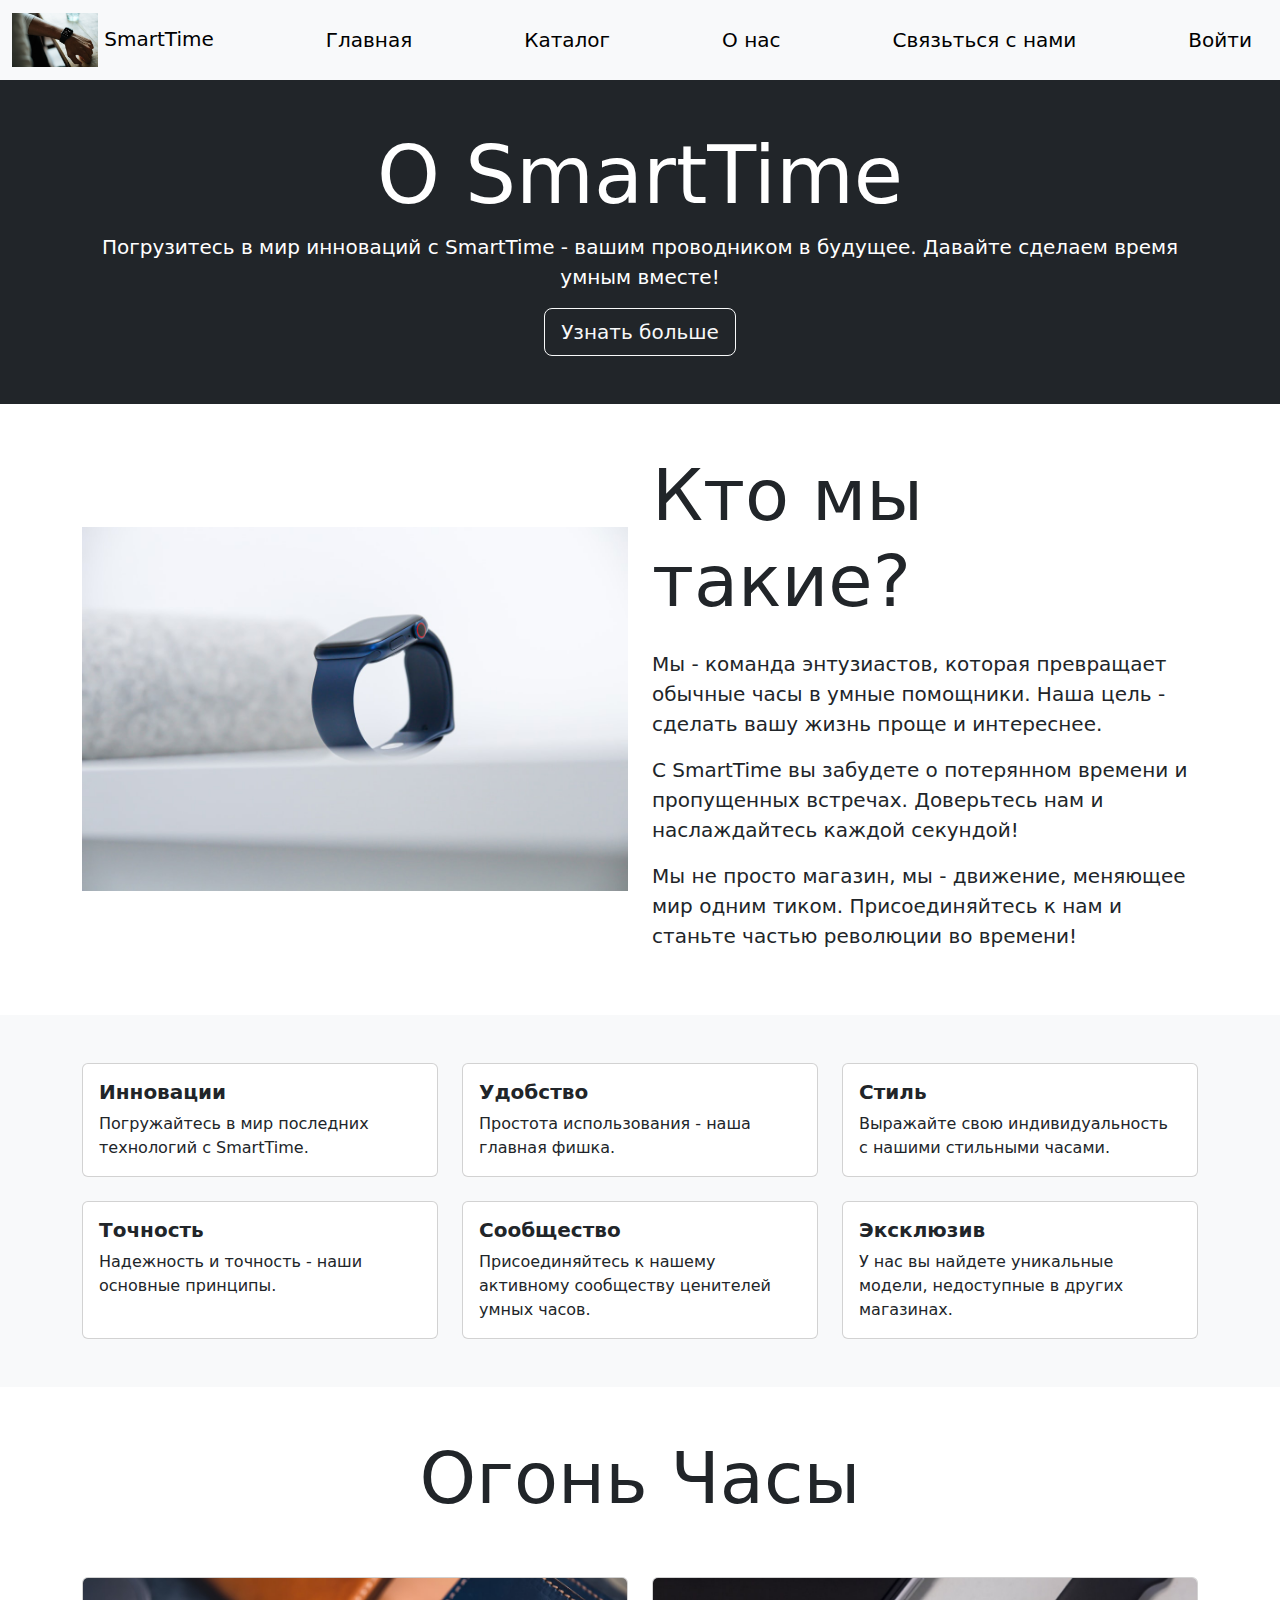
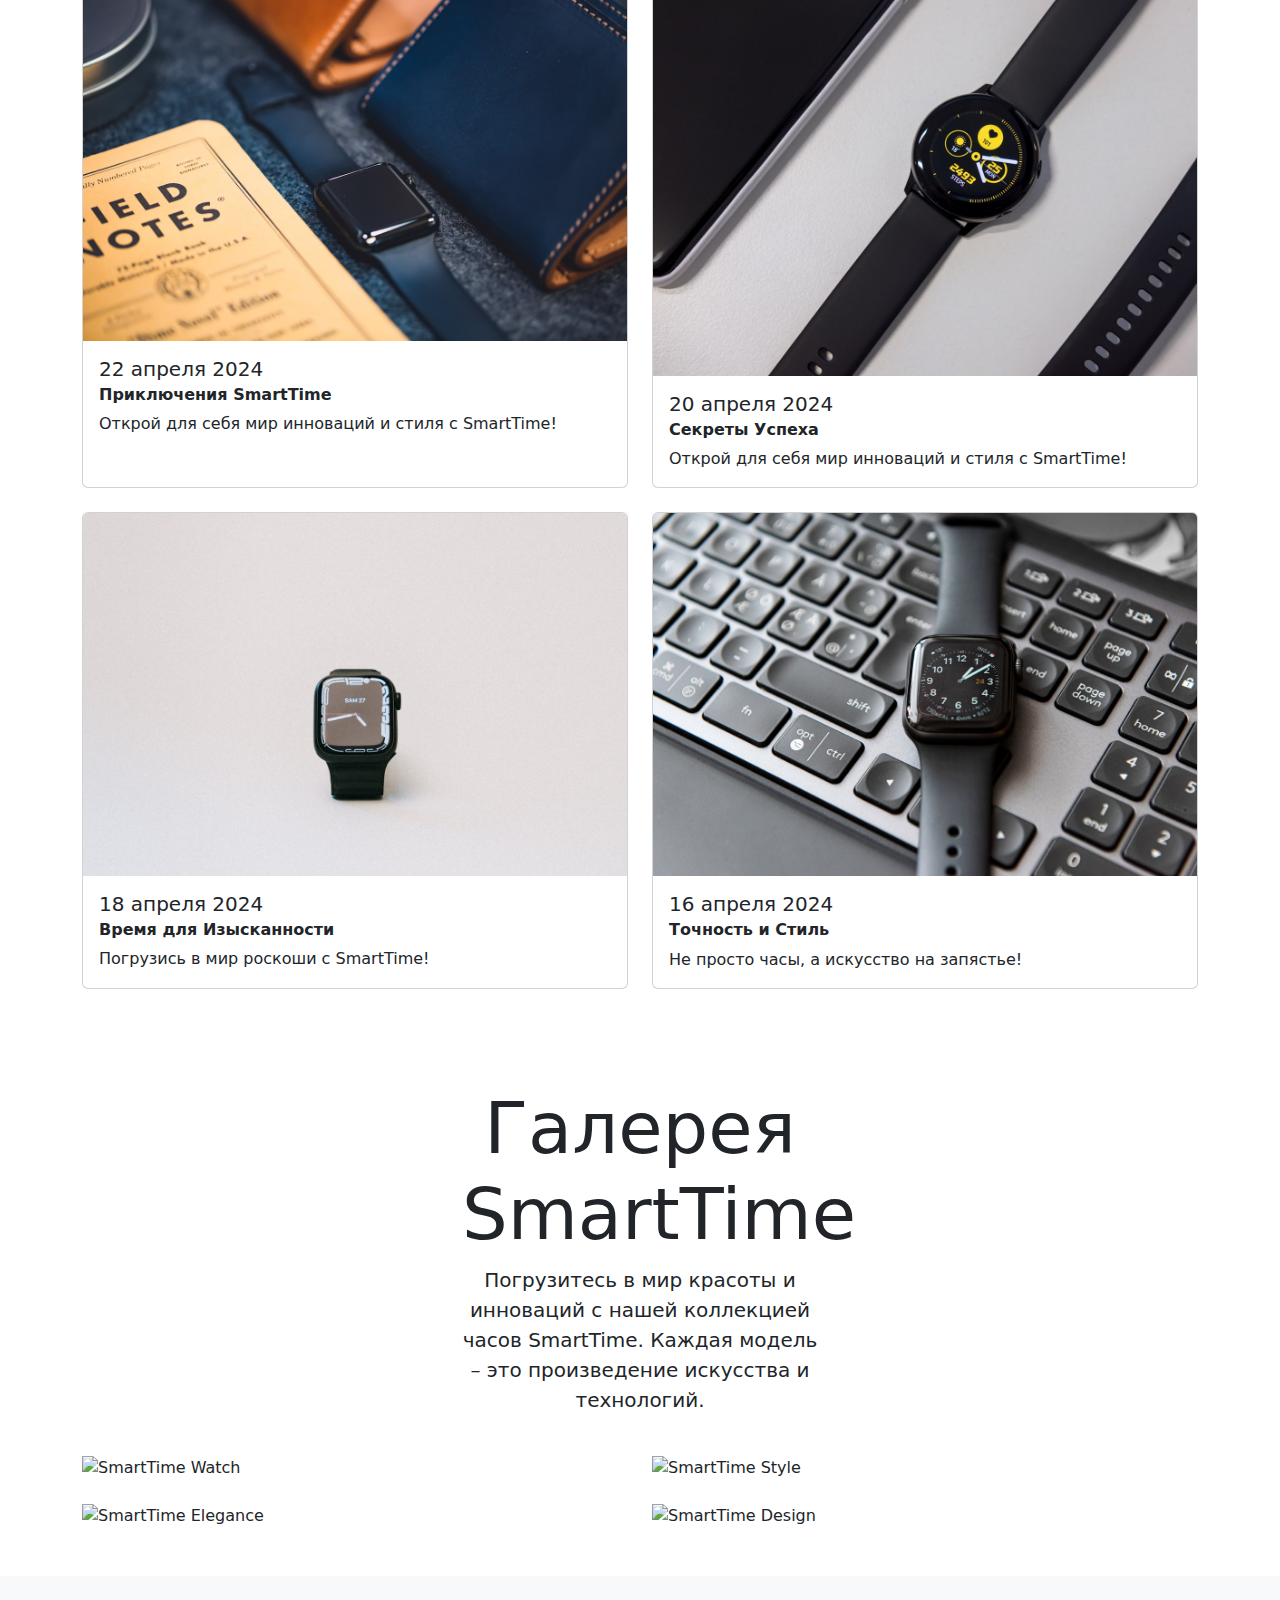
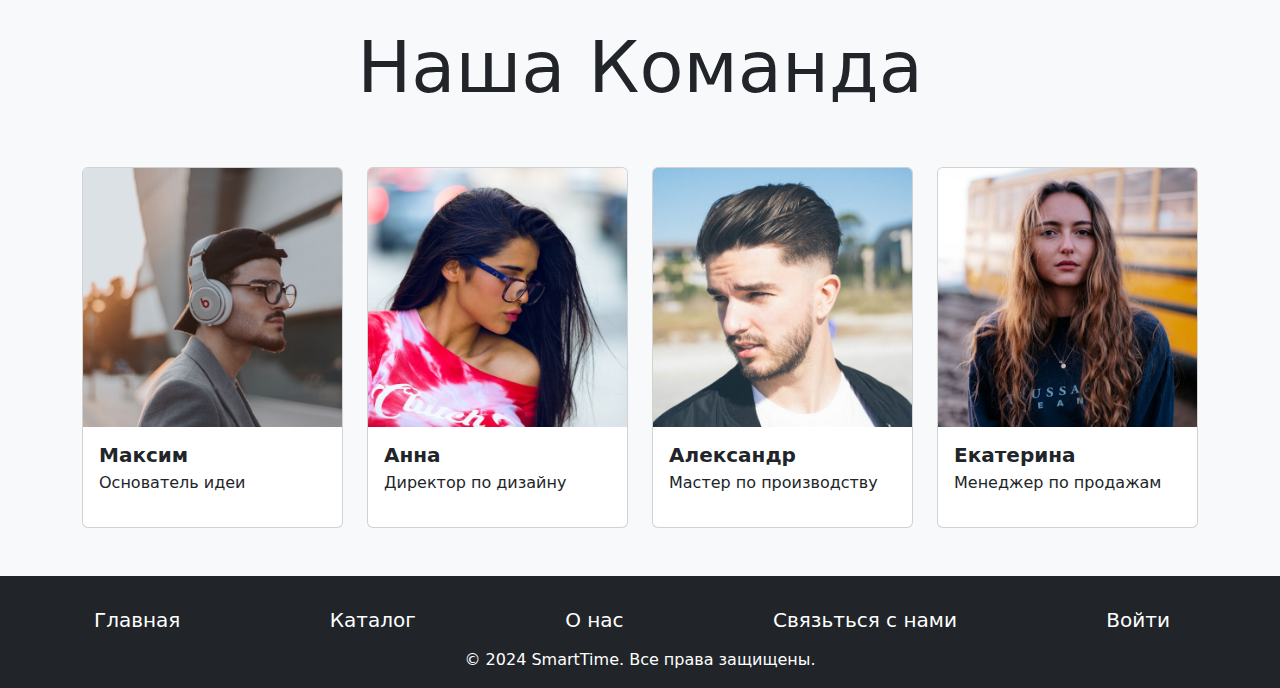
==== about_us.html @ 34c618f7 "Add files via upload" ====
<!DOCTYPE html>
<html>

<head>
    <!-- Site made with Mobirise Online Website Builder v5.9.13, https://a.mobirise.com -->
    <meta charset="UTF-8">
    <meta http-equiv="X-UA-Compatible" content="IE=edge">
    <meta name="generator" content="Mobirise v5.9.13, a.mobirise.com">
    <meta name="viewport" content="width=device-width, initial-scale=1, minimum-scale=1">
    <link href="https://cdn.jsdelivr.net/npm/bootstrap@5.3.3/dist/css/bootstrap.min.css" rel="stylesheet"
        integrity="sha384-QWTKZyjpPEjISv5WaRU9OFeRpok6YctnYmDr5pNlyT2bRjXh0JMhjY6hW+ALEwIH" crossorigin="anonymous">
    <title>О нас</title>


</head>

<body>

    <nav class="navbar bg-body-tertiary">
        <div class="container-fluid">
            <a class="navbar-brand" href="index.html">
                <img src="img/logo.jpeg" alt="Logo" width="86" height="54" class="d-inline-block align-text-center">
                SmartTime
            </a>
            <a class="navbar-brand" href="index.html">Главная</a>
            <a class="navbar-brand" href="catalog.html">Каталог</a>
            <a class="navbar-brand" href="about_us.html">О нас</a>
            <a class="navbar-brand" href="team.html">Связьться с нами</a>
            <a class="navbar-brand" href="reviews.html">Войти</a>
        </div>
    </nav>

    <section class="p-5 text-center text-white bg-dark">
        <div class="container">
            <h1 class="display-1"><strong>О SmartTime</strong></h1>
            <p class="lead">Погрузитесь в мир инноваций с SmartTime - вашим проводником в будущее. Давайте сделаем время
                умным вместе!</p>
            <a href="#" class="btn btn-outline-light btn-lg">Узнать больше</a>
        </div>
    </section>


    <section class="py-5">
        <div class="container">
            <div class="row justify-content-center align-items-center">
                <div class="col-lg-6 mb-4 mb-lg-0">
                    <img src="img/2.2.jpeg" class="img-fluid" alt="About SmartTime">
                </div>
                <div class="col-lg-6">
                    <h2 class="mb-4 display-2"><strong>Кто мы такие?</strong></h2>
                    <p class="lead">Мы - команда энтузиастов, которая превращает обычные часы в умные помощники. Наша
                        цель - сделать вашу жизнь проще и интереснее.</p>
                    <p class="lead">С SmartTime вы забудете о потерянном времени и пропущенных встречах. Доверьтесь нам
                        и наслаждайтесь каждой секундой!</p>
                    <p class="lead">Мы не просто магазин, мы - движение, меняющее мир одним тиком. Присоединяйтесь к нам
                        и станьте частью революции во времени!</p>
                </div>
            </div>
        </div>
    </section>
    <section class="py-5 bg-light">
        <div class="container">
            <div class="row row-cols-1 row-cols-md-2 row-cols-lg-3 g-4">
                <div class="col">
                    <div class="card h-100">
                        <div class="card-body">
                            <h5 class="card-title"><strong>Инновации</strong></h5>
                            <p class="card-text">Погружайтесь в мир последних технологий с SmartTime.</p>
                        </div>
                    </div>
                </div>
                <div class="col">
                    <div class="card h-100">
                        <div class="card-body">
                            <h5 class="card-title"><strong>Удобство</strong></h5>
                            <p class="card-text">Простота использования - наша главная фишка.</p>
                        </div>
                    </div>
                </div>
                <div class="col">
                    <div class="card h-100">
                        <div class="card-body">
                            <h5 class="card-title"><strong>Стиль</strong></h5>
                            <p class="card-text">Выражайте свою индивидуальность с нашими стильными часами.</p>
                        </div>
                    </div>
                </div>
                <div class="col">
                    <div class="card h-100">
                        <div class="card-body">
                            <h5 class="card-title"><strong>Точность</strong></h5>
                            <p class="card-text">Надежность и точность - наши основные принципы.</p>
                        </div>
                    </div>
                </div>
                <div class="col">
                    <div class="card h-100">
                        <div class="card-body">
                            <h5 class="card-title"><strong>Сообщество</strong></h5>
                            <p class="card-text">Присоединяйтесь к нашему активному сообществу ценителей умных часов.
                            </p>
                        </div>
                    </div>
                </div>
                <div class="col">
                    <div class="card h-100">
                        <div class="card-body">
                            <h5 class="card-title"><strong>Эксклюзив</strong></h5>
                            <p class="card-text">У нас вы найдете уникальные модели, недоступные в других магазинах.</p>
                        </div>
                    </div>
                </div>
            </div>
        </div>
    </section>

    <section class="py-5">
        <div class="container">
            <div class="row justify-content-center mb-5">
                <div class="col-12 text-center">
                    <h2 class="display-2"><strong>Огонь Часы</strong></h2>
                </div>
            </div>
            <div class="row g-4">
                <div class="col-md-6 col-lg-6">
                    <div class="card h-100">
                        <img src="img/6.1.jpeg" class="card-img-top"
                            alt="Adventure SmartTime">
                        <div class="card-body">
                            <h5 class="card-title">22 апреля 2024</h5>
                            <h6 class="card-subtitle mb-2"><strong>Приключения SmartTime</strong></h6>
                            <p class="card-text">Открой для себя мир инноваций и стиля с SmartTime!</p>
                        </div>
                    </div>
                </div>
                <div class="col-md-6 col-lg-6">
                    <div class="card h-100">
                        <img src="img/6.2.jpeg" class="card-img-top"
                            alt="Secrets of Success">
                        <div class="card-body">
                            <h5 class="card-title">20 апреля 2024</h5>
                            <h6 class="card-subtitle mb-2"><strong>Секреты Успеха</strong></h6>
                            <p class="card-text">Открой для себя мир инноваций и стиля с SmartTime!</p>
                        </div>
                    </div>
                </div>
                <div class="col-md-6 col-lg-6">
                    <div class="card h-100">
                        <img src="img/6.3.jpeg" class="card-img-top"
                            alt="Time for Elegance">
                        <div class="card-body">
                            <h5 class="card-title">18 апреля 2024</h5>
                            <h6 class="card-subtitle mb-2"><strong>Время для Изысканности</strong></h6>
                            <p class="card-text">Погрузись в мир роскоши с SmartTime!</p>
                        </div>
                    </div>
                </div>
                <div class="col-md-6 col-lg-6">
                    <div class="card h-100">
                        <img src="img/6.4.jpeg" class="card-img-top"
                            alt="Precision and Style">
                        <div class="card-body">
                            <h5 class="card-title">16 апреля 2024</h5>
                            <h6 class="card-subtitle mb-2"><strong>Точность и Стиль</strong></h6>
                            <p class="card-text">Не просто часы, а искусство на запястье!</p>
                        </div>
                    </div>
                </div>
            </div>
        </div>
    </section>

    <!-- Gallery Section -->
    <section class="py-5">
        <div class="container">
            <div class="row justify-content-center mb-4">
                <div class="col-lg-4 text-center">
                    <h2 class="display-2"><strong>Галерея SmartTime</strong></h2>
                    <p class="lead">Погрузитесь в мир красоты и инноваций с нашей коллекцией часов SmartTime. Каждая
                        модель – это произведение искусства и технологий.</p>
                </div>
            </div>
            <div class="row g-4">
                <div class="col-md-6 col-lg-6">
                    <img src="assets/images/photo-1581090700227-1e37b190418e.jpeg" class="img-fluid"
                        alt="SmartTime Watch">
                </div>
                <div class="col-md-6 col-lg-6">
                    <img src="assets/images/photo-1597733336794-12d05021d510.jpeg" class="img-fluid"
                        alt="SmartTime Style">
                </div>
                <div class="col-md-6 col-lg-6">
                    <img src="assets/images/photo-1550751827-4bd374c3f58b.jpeg" class="img-fluid"
                        alt="SmartTime Elegance">
                </div>
                <div class="col-md-6 col-lg-6">
                    <img src="assets/images/photo-1503437313881-503a91226402.jpeg" class="img-fluid"
                        alt="SmartTime Design">
                </div>
            </div>
        </div>
    </section>

    <section class="py-5 bg-light">
        <div class="container">
            <div class="row justify-content-center mb-5">
                <div class="col-12 text-center">
                    <h2 class="display-2"><strong>Наша Команда</strong></h2>
                </div>
            </div>
            <div class="row row-cols-1 row-cols-md-2 row-cols-lg-4 g-4">
                <div class="col">
                    <div class="card h-100">
                        <img src="img/5.1.jpeg" class="card-img-top"
                            alt="Максим">
                        <div class="card-body">
                            <h5 class="card-title"><strong>Максим</strong></h5>
                            <p class="card-subtitle mb-3">Основатель идеи</p>
                        </div>
                    </div>
                </div>
                <div class="col">
                    <div class="card h-100">
                        <img src="img/5.2.jpeg" class="card-img-top" alt="Анна">
                        <div class="card-body">
                            <h5 class="card-title"><strong>Анна</strong></h5>
                            <p class="card-subtitle mb-3">Директор по дизайну</p>
                        </div>
                    </div>
                </div>
                <div class="col">
                    <div class="card h-100">
                        <img src="img/5.4.jpeg" class="card-img-top"
                            alt="Александр">
                        <div class="card-body">
                            <h5 class="card-title"><strong>Александр</strong></h5>
                            <p class="card-subtitle mb-3">Мастер по производству</p>
                        </div>
                    </div>
                </div>
                <div class="col">
                    <div class="card h-100">
                        <img src="img/5.3.jpeg" class="card-img-top"
                            alt="Екатерина">
                        <div class="card-body">
                            <h5 class="card-title"><strong>Екатерина</strong></h5>
                            <p class="card-subtitle mb-3">Менеджер по продажам</p>
                        </div>
                    </div>
                </div>
            </div>
        </div>
    </section>

    <footer class="text-center text-white bg-dark p-3">
        <div class="container">
            <nav class="navbar">
                <div class="container-fluid">
                    <a class="navbar-brand text-white" href="index.html">Главная</a>
                    <a class="navbar-brand text-white" href="catalog.html">Каталог</a>
                    <a class="navbar-brand text-white" href="about_us.html">О нас</a>
                    <a class="navbar-brand text-white" href="team.html">Связьться с нами</a>
                    <a class="navbar-brand text-white" href="reviews.html">Войти</a>
                </div>
            </nav>
            <div class="text-white">
                © 2024 SmartTime. Все права защищены.
            </div>
        </div>
    </footer>

    <script src="https://code.jquery.com/jquery-3.3.1.slim.min.js"></script>
    <script src="https://cdnjs.cloudflare.com/ajax/libs/popper.js/1.14.7/umd/popper.min.js"></script>
    <script src="https://stackpath.bootstrapcdn.com/bootstrap/4.3.1/js/bootstrap.min.js"></script>



</body>

</html>
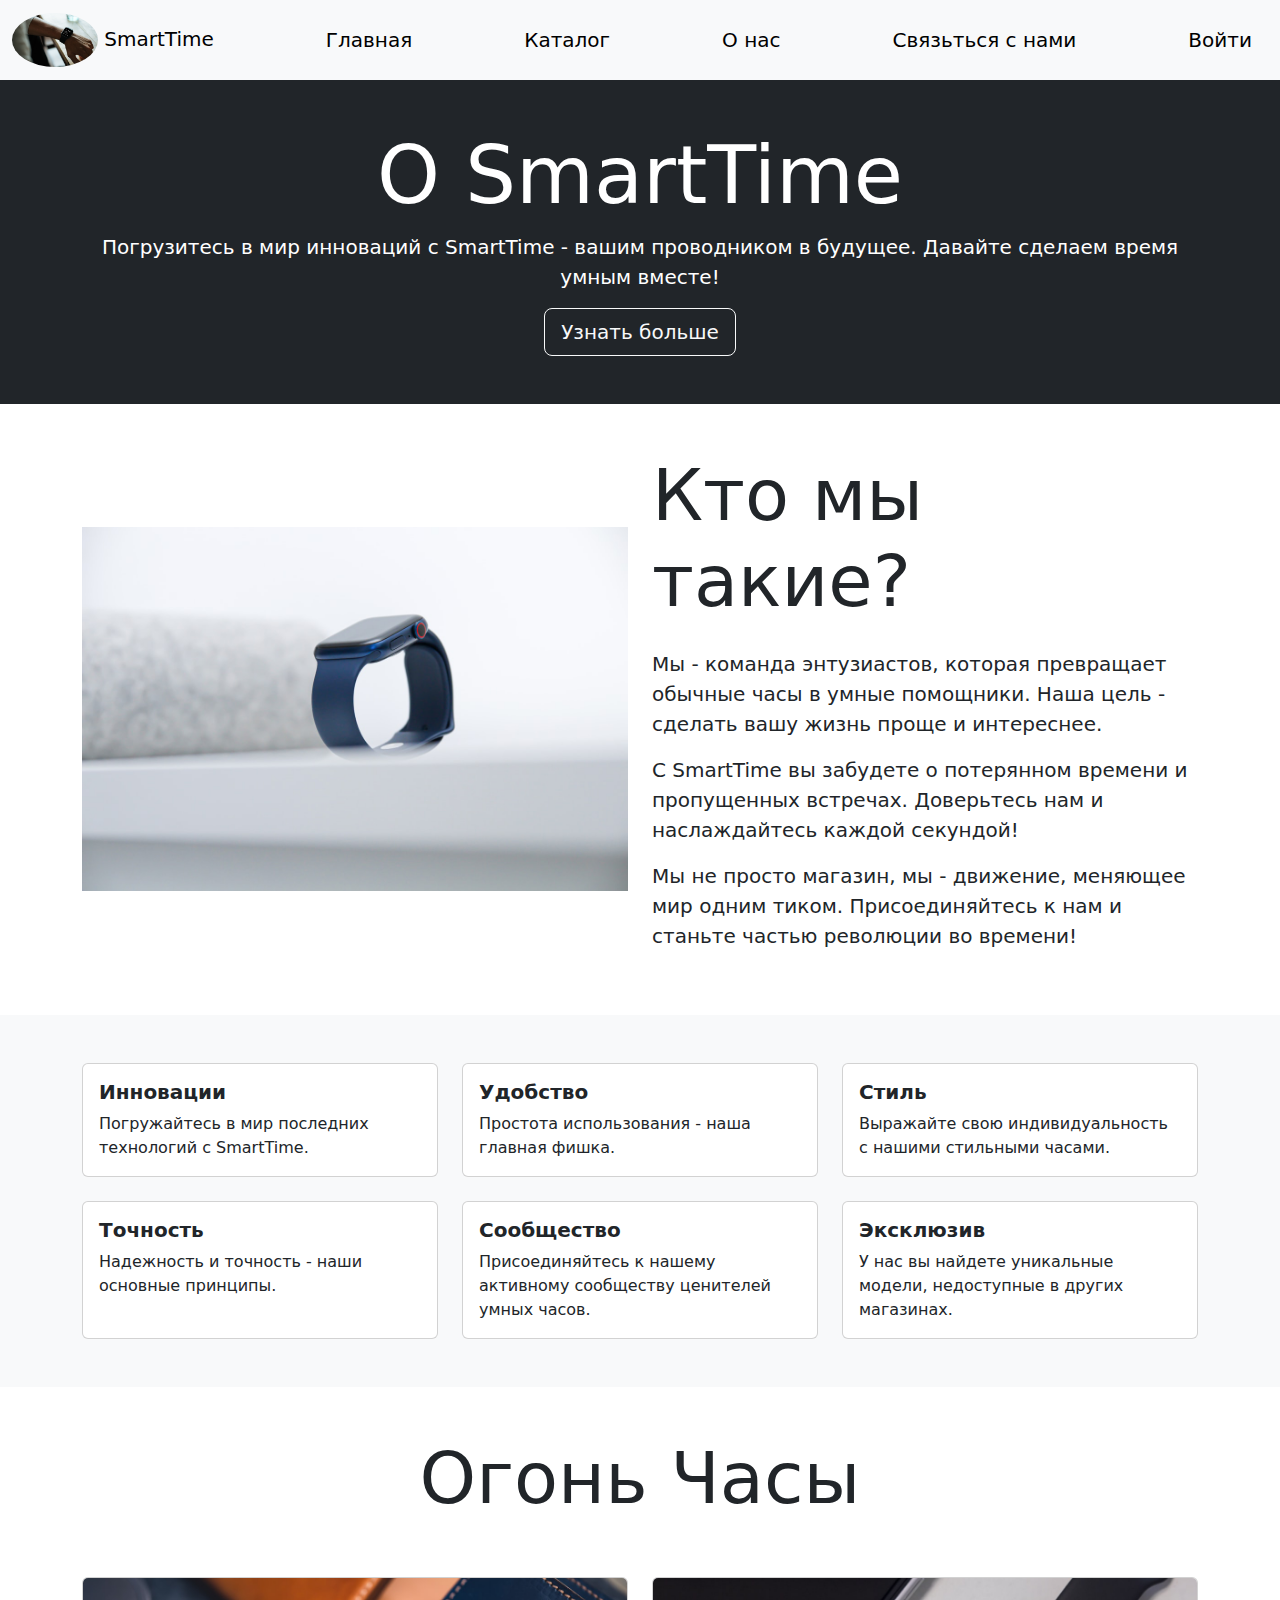
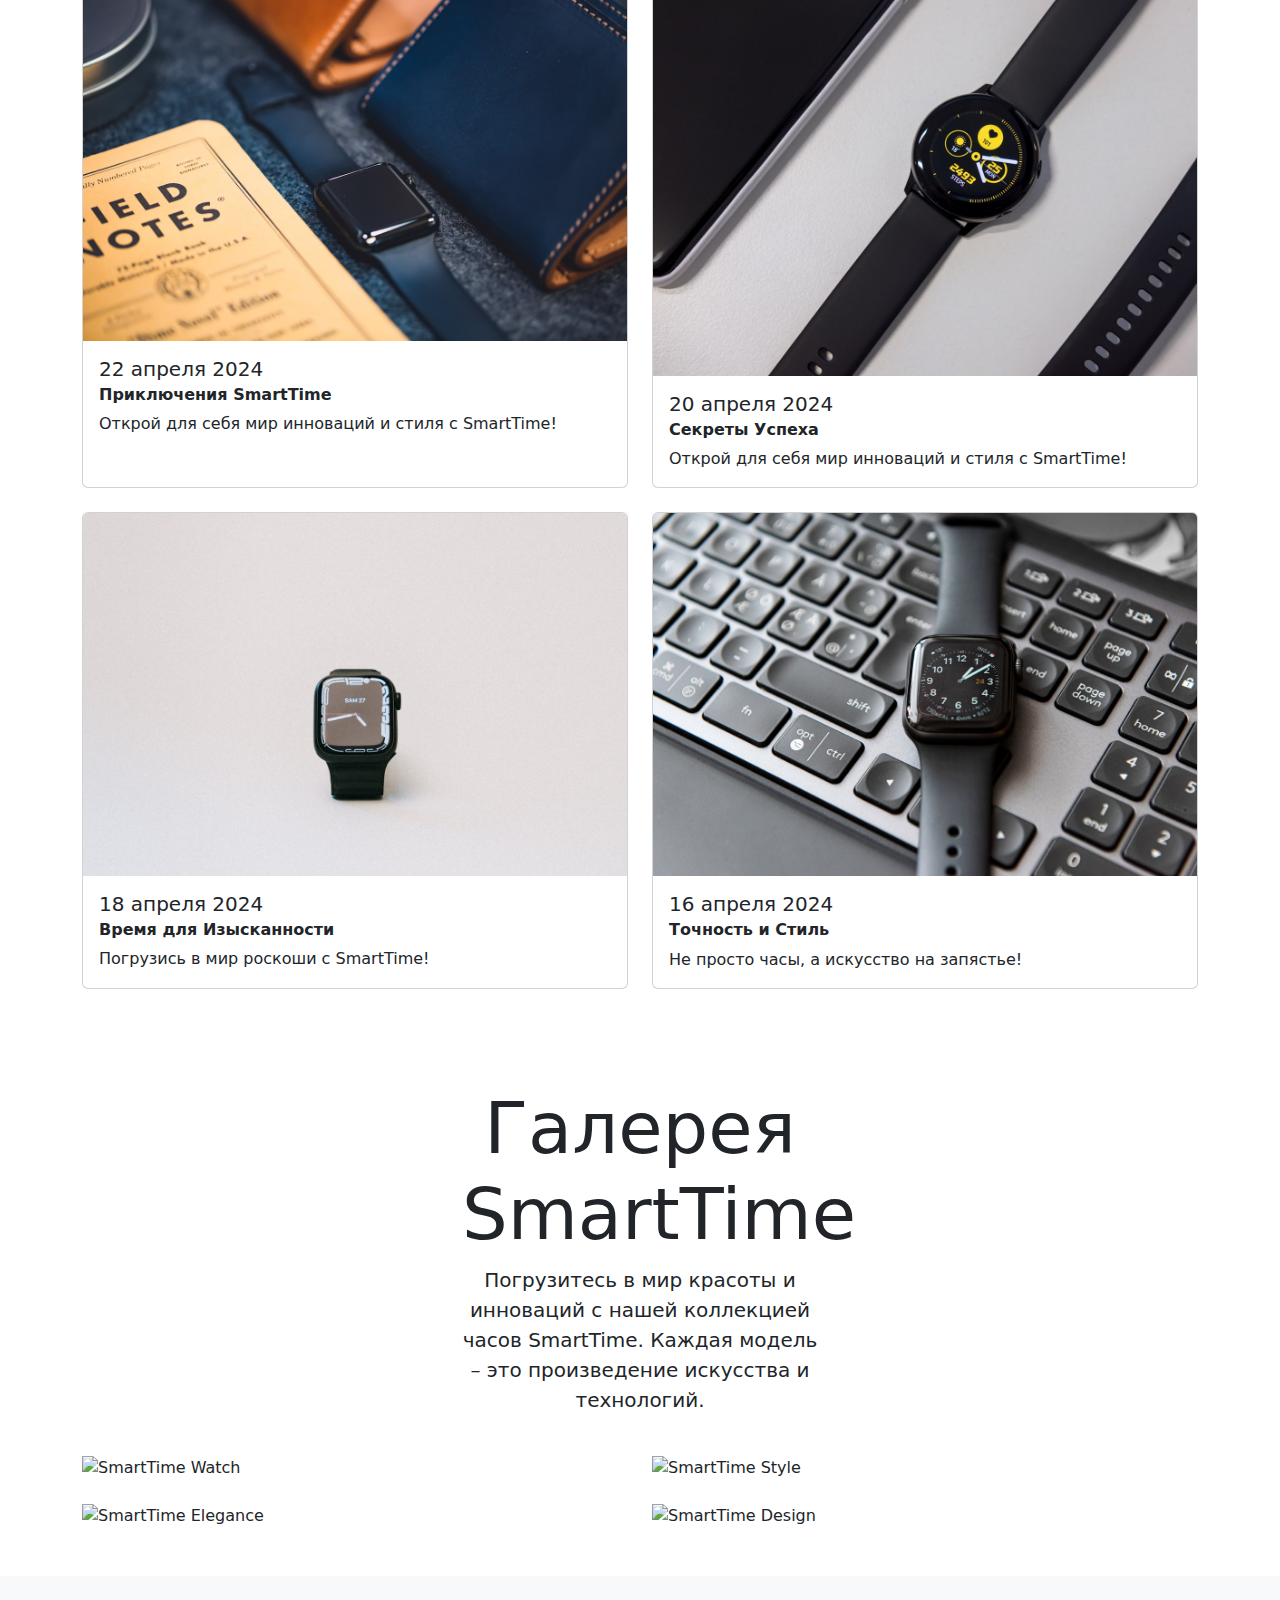
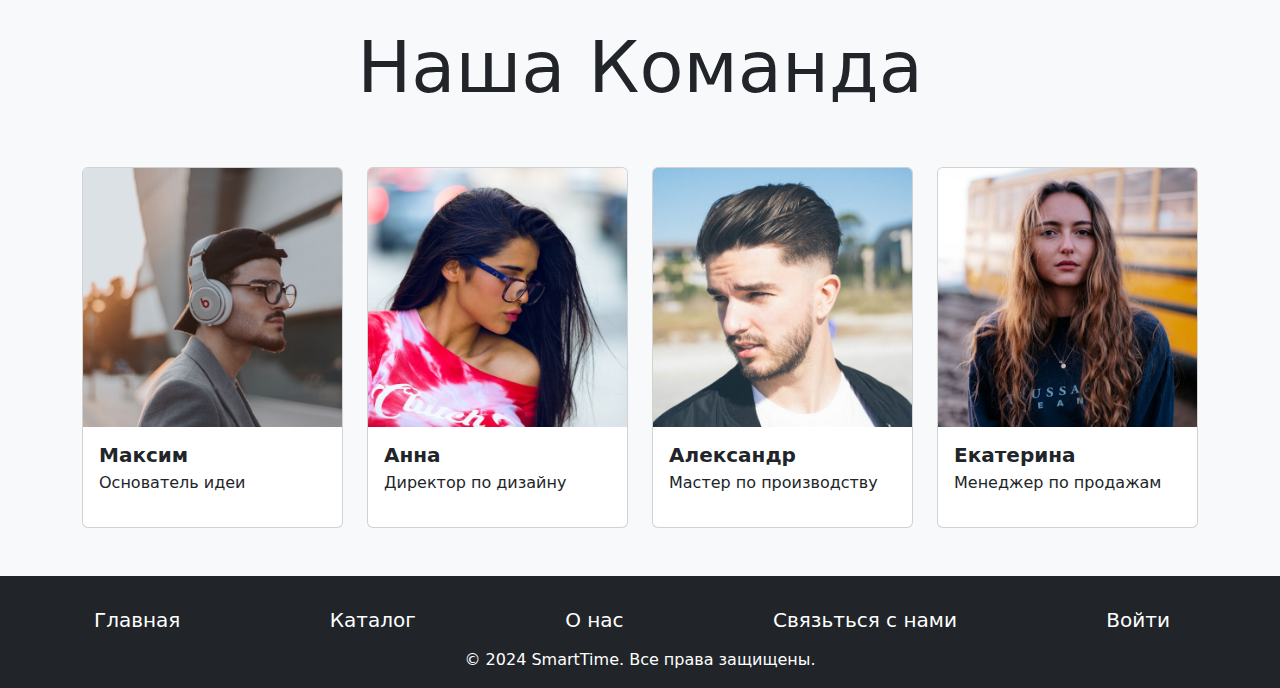
==== commit 70db3ce6: "Update about_us.html" ====
--- a/about_us.html
+++ b/about_us.html
@@ -19,7 +19,7 @@
     <nav class="navbar bg-body-tertiary">
         <div class="container-fluid">
             <a class="navbar-brand" href="index.html">
-                <img src="img/logo.jpeg" alt="Logo" width="86" height="54" class="d-inline-block align-text-center">
+                <img src="img/logo.jpeg" alt="Logo" width="86" height="54" class="d-inline-block align-text-center rounded-circle">
                 SmartTime
             </a>
             <a class="navbar-brand" href="index.html">Главная</a>
@@ -277,4 +277,4 @@
 
 </body>
 
-</html>+</html>
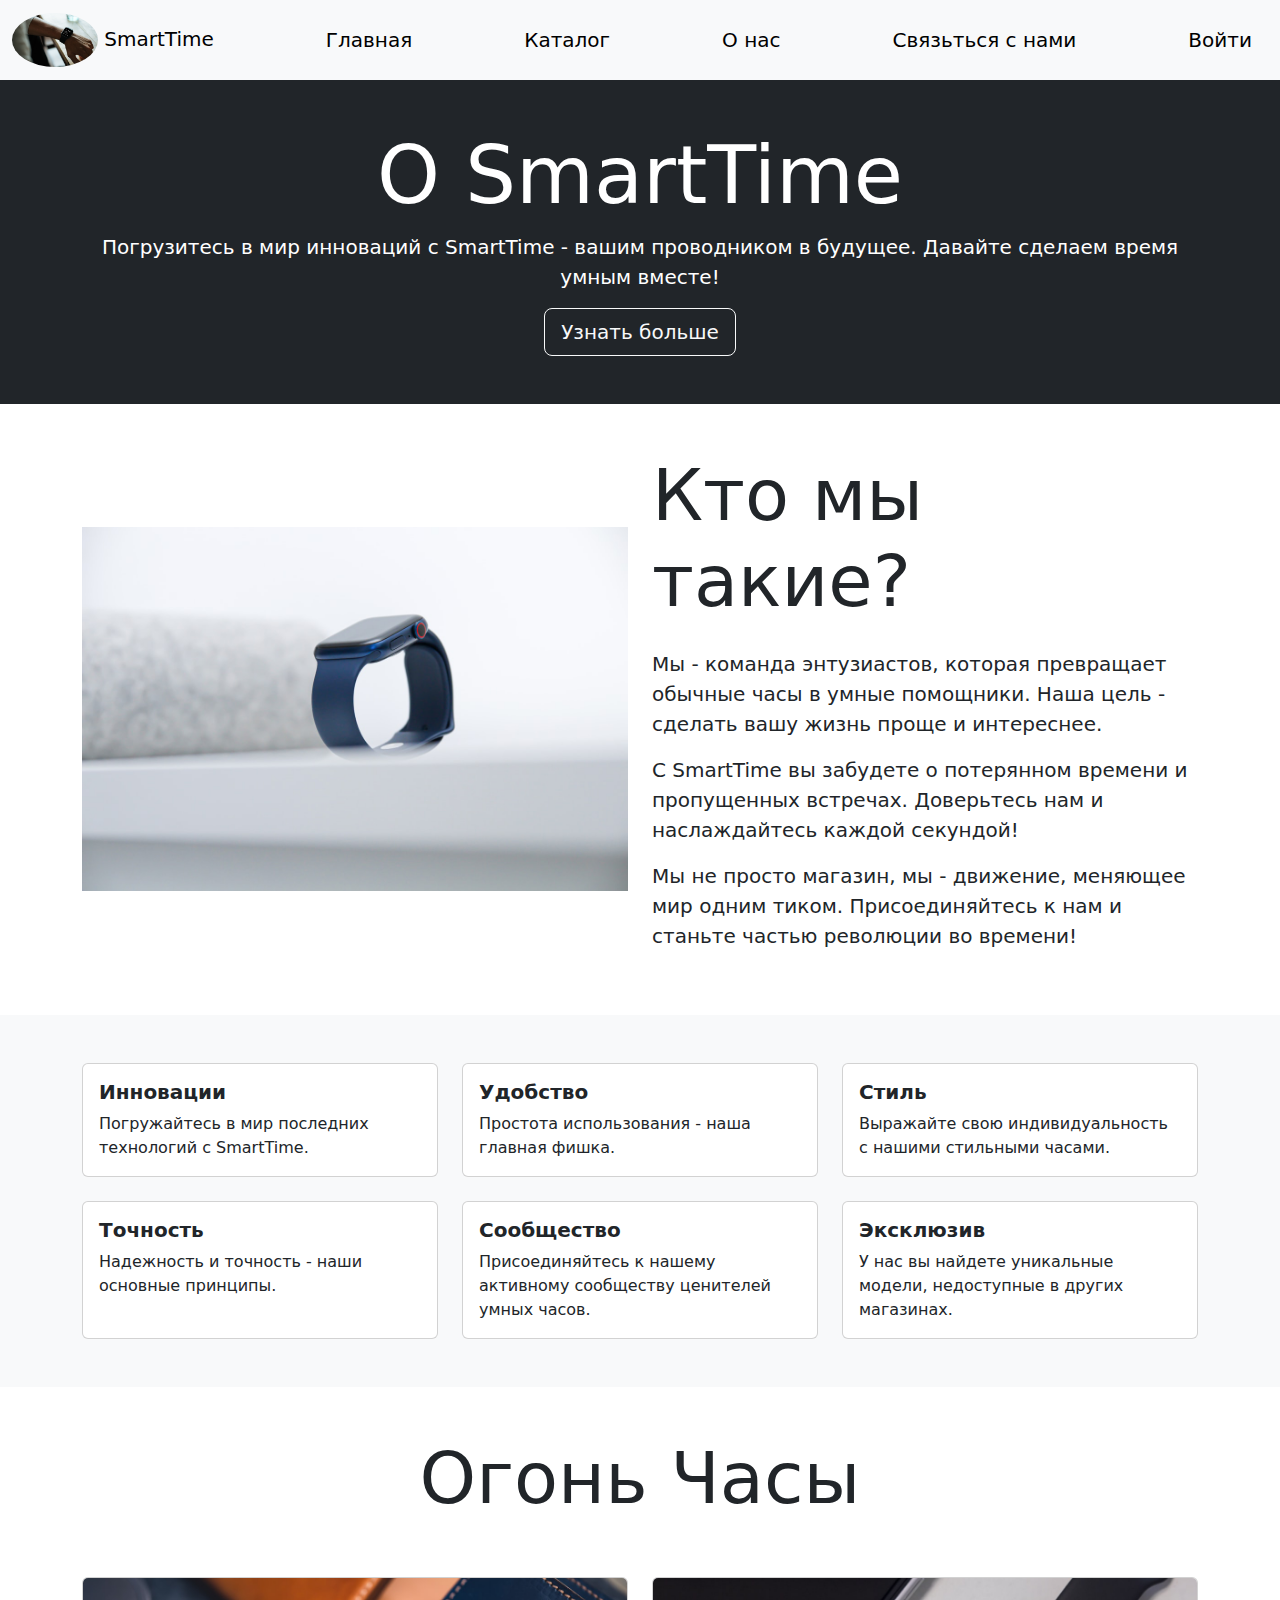
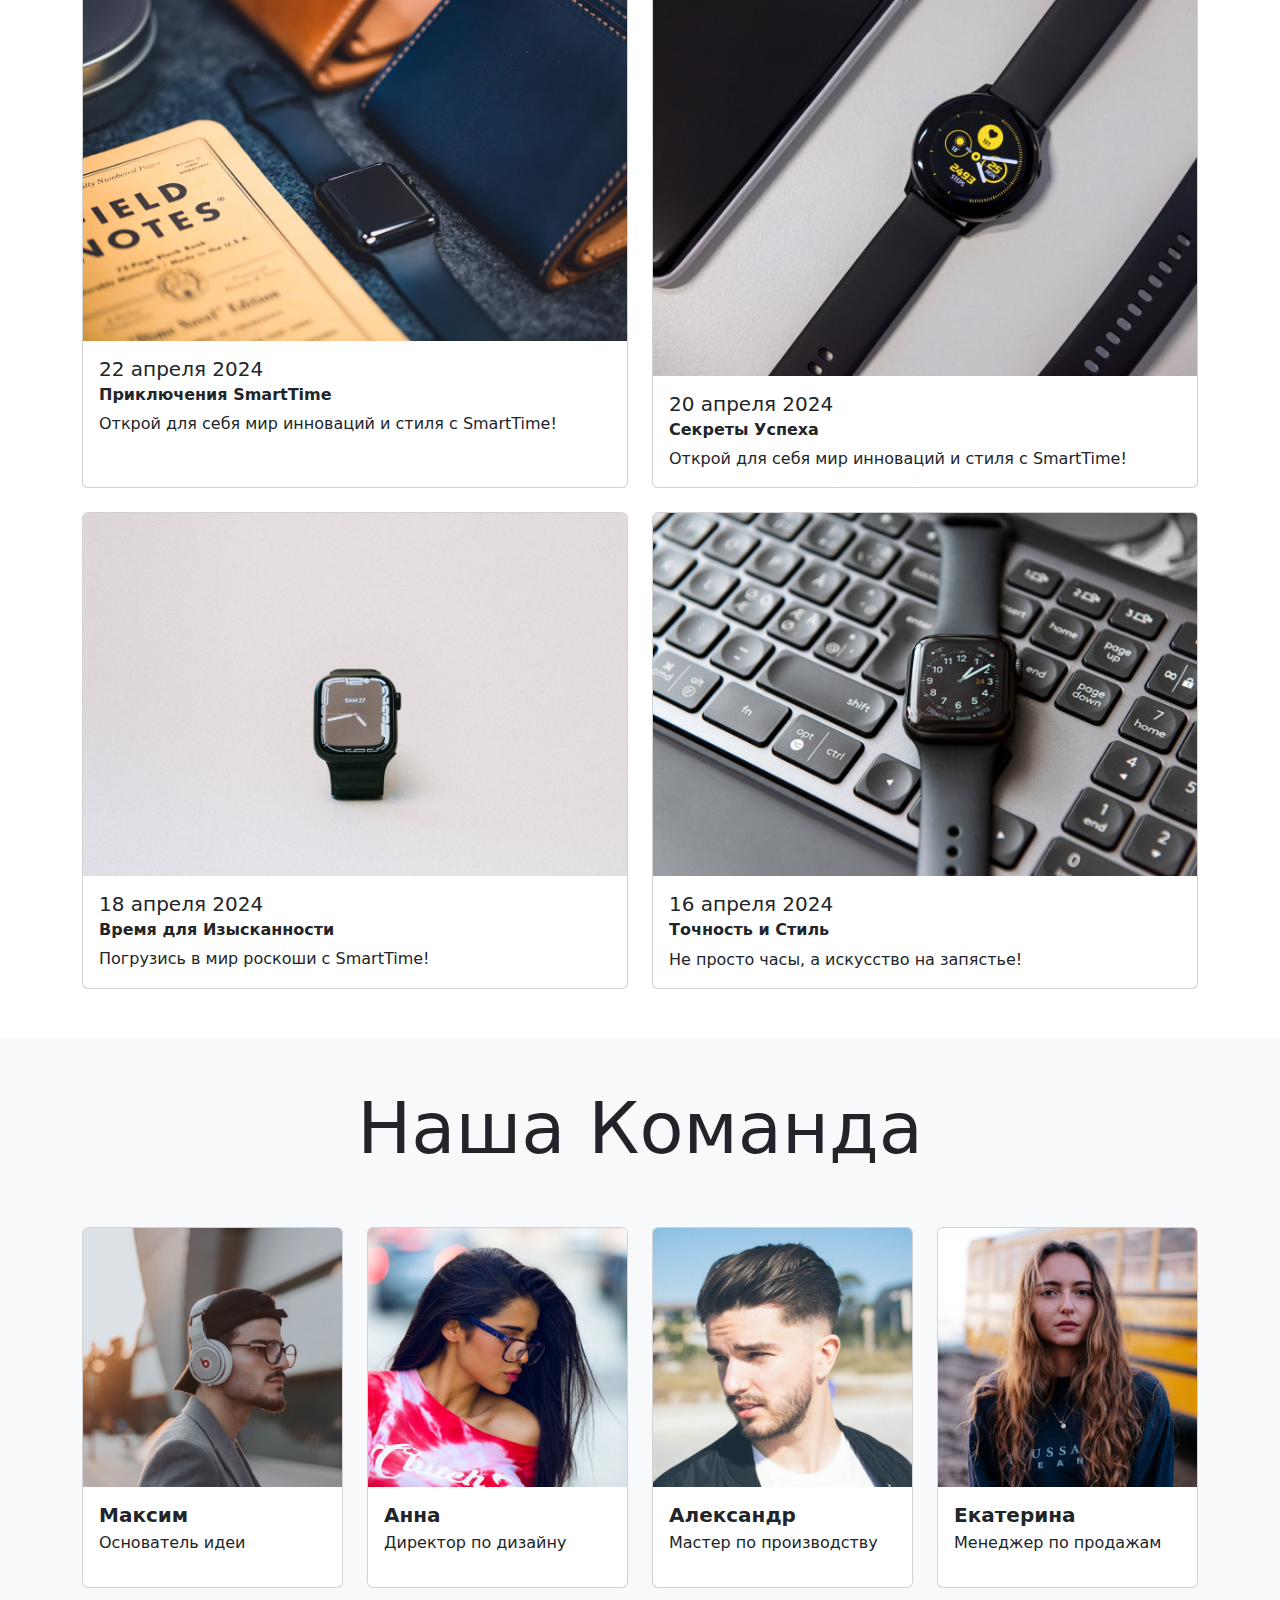
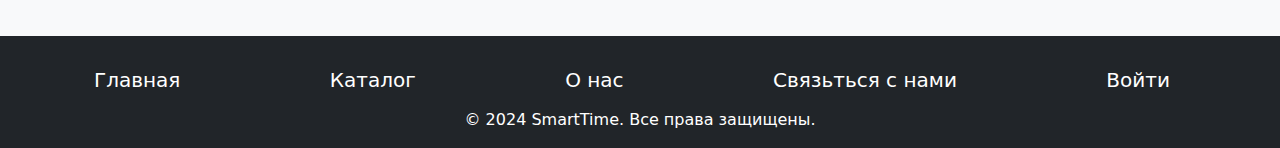
==== commit f0a5e733: "about_us.html" ====
--- a/about_us.html
+++ b/about_us.html
@@ -170,37 +170,6 @@
         </div>
     </section>
 
-    <!-- Gallery Section -->
-    <section class="py-5">
-        <div class="container">
-            <div class="row justify-content-center mb-4">
-                <div class="col-lg-4 text-center">
-                    <h2 class="display-2"><strong>Галерея SmartTime</strong></h2>
-                    <p class="lead">Погрузитесь в мир красоты и инноваций с нашей коллекцией часов SmartTime. Каждая
-                        модель – это произведение искусства и технологий.</p>
-                </div>
-            </div>
-            <div class="row g-4">
-                <div class="col-md-6 col-lg-6">
-                    <img src="assets/images/photo-1581090700227-1e37b190418e.jpeg" class="img-fluid"
-                        alt="SmartTime Watch">
-                </div>
-                <div class="col-md-6 col-lg-6">
-                    <img src="assets/images/photo-1597733336794-12d05021d510.jpeg" class="img-fluid"
-                        alt="SmartTime Style">
-                </div>
-                <div class="col-md-6 col-lg-6">
-                    <img src="assets/images/photo-1550751827-4bd374c3f58b.jpeg" class="img-fluid"
-                        alt="SmartTime Elegance">
-                </div>
-                <div class="col-md-6 col-lg-6">
-                    <img src="assets/images/photo-1503437313881-503a91226402.jpeg" class="img-fluid"
-                        alt="SmartTime Design">
-                </div>
-            </div>
-        </div>
-    </section>
-
     <section class="py-5 bg-light">
         <div class="container">
             <div class="row justify-content-center mb-5">
